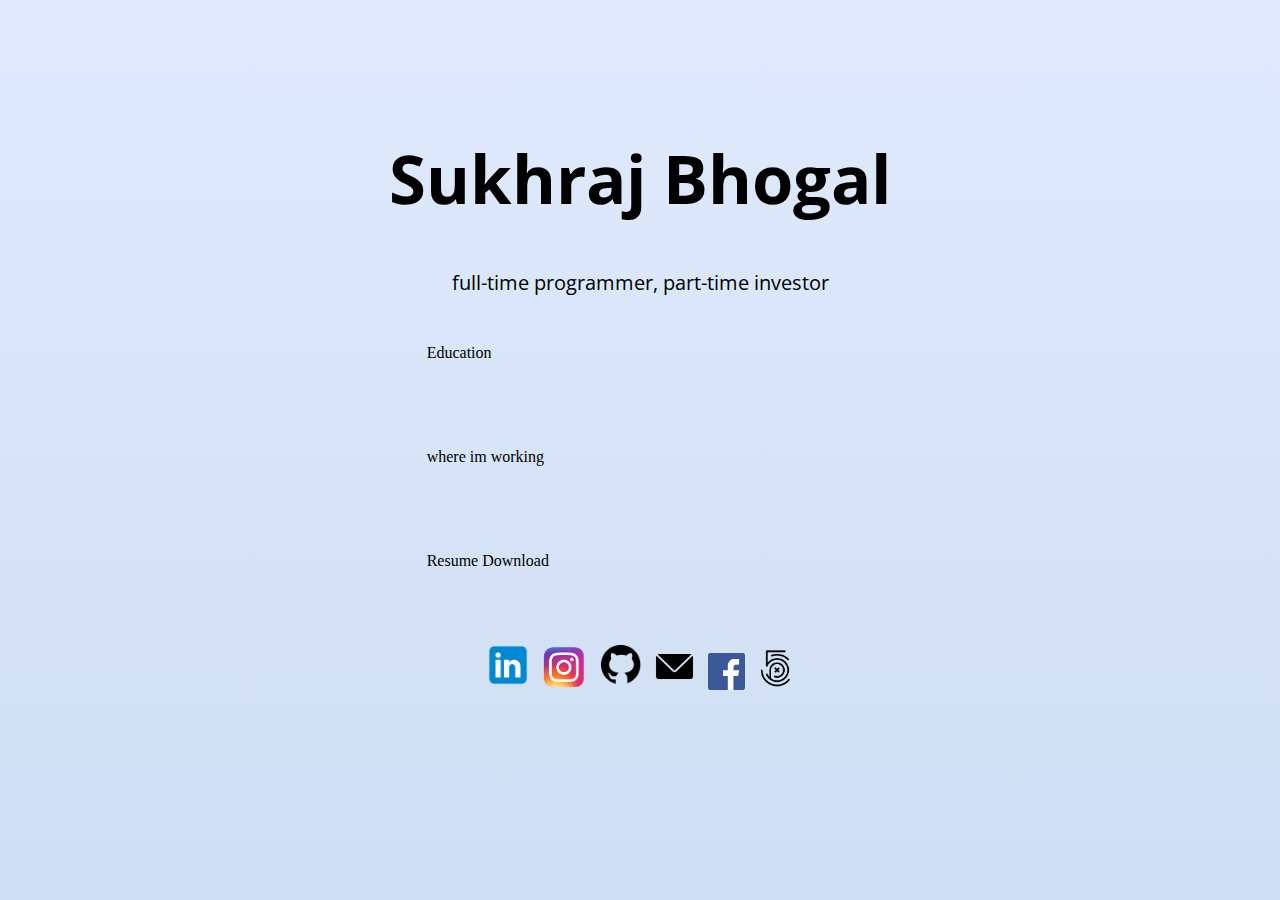
==== index.html @ ac35a8c2 "added links to social media icons" ====
<!DOCTYPE html>
<html>
  <head>
    <meta charset="UTF-8">
  <meta name="viewport" content="width=device-width,initial-scale=1">
    <title>Sukhraj Bhogal</title>
  <meta name="author" content="Sukhraj Bhogal">
  <meta name="description" content="Personal Website">
  <link rel="stylesheet" href="css/style.css" type="text/css">
  <link rel="stylesheet" href="css/animate.min.css">
  <link href="https://fonts.googleapis.com/css?family=Montserrat:300" rel="stylesheet">
  <link href="https://fonts.googleapis.com/css?family=Open+Sans:300" rel="stylesheet">
  <link href="https://fonts.googleapis.com/css?family=Rubik:300" rel="stylesheet">
  <link href="https://stackpath.bootstrapcdn.com/bootstrap/4.1.1/css/bootstrap.min.css" rel="stylesheet" integrity="sha384-WskhaSGFgHYWDcbwN70/dfYBj47jz9qbsMId/iRN3ewGhXQFZCSftd1LZCfmhktB" crossorigin="anonymous">
  </head>
  <body>
    <h1 class = "animated fadeInDown" id = "name-title">Sukhraj Bhogal</h1>
    <p id = "title-caption">full-time programmer, part-time investor</p>

    <div class = "box">
      <p>Education</p>
    </div>

    <div class = "box">
      <p>where im working</p>
    </div>

    <div class = "box">
      <p>Resume Download</p>
    </div>

    <div class = "box">
      <center>
        <a href="https://www.linkedin.com/in/sukhrajbhogal">
          <img id = "img-linkedin" src = "assets/linkedin.png"></img>
        </a>
        <a href="https://www.instagram.com/sukhraji/">
          <img id = "img-instagram" src = "assets/instagram.png"></img>
        </a>
        <a href="https://github.com/sukhrajbhogal">
          <img id = "img-github" src = "assets/github.png"></img>
        </a>
        <a href="mailto:sbhog040@uottawa.ca">
          <img id = "img-email" src = "assets/email.png"></img>
        </a>
        <a href="https://www.facebook.com/saibi.bhogal">
          <img id = "img-facebook" src = "assets/facebook.png"></img>
        </a>
        <a href="https://500px.com/sebiraw">
          <img id = "img-px" src = "assets/500px.png"></img>
        </a>
      </center>
    </div>


  </body>
</html>
---- css/style.css ----
html {
  height: 100%;
}

body{
  background: linear-gradient(to bottom, #e0eafc, #cfdef3); /* W3C, IE 10+/ Edge, Firefox 16+, Chrome 26+, Opera 12+, Safari 7+ */
  margin: 0;
  background-repeat: no-repeat;
  background-attachment: fixed;
}

#name-title{
  text-align: center;
  margin-top: 100pt;
  margin-left: auto;
  margin-right: auto;
  font-size: 50pt;
  font-family: 'Open Sans', sans-serif;
}

#title-caption{
  text-align: center;
  margin-top: 10pt;
  margin-left: auto;
  margin-right: auto;
  font-size: 15pt;
  font-family: 'Open Sans', sans-serif;
}

.box{
  margin-left: auto;
  margin-right: auto;
  margin-top: 20pt;
  margin-bottom: 20pt;
  padding: 4pt;
  height: 50pt;
  width: 320pt;
}

#img-linkedin{
  height: 50px;
  width: 50px;
  margin-left: 2pt;
  margin-right: 2pt;
}

#img-instagram{
  height: 45px;
  width: 45px;
  margin-left: 2pt;
  margin-right: 2pt;
}

#img-github{
  height: 50px;
  width: 50px;
  margin-left: 1.6pt;
  margin-right: 1.4pt;
}

#img-email{
  height: 47px;
  width: 47px;
  margin-left: -.5pt;
  margin-right: 2pt;
}

#img-facebook{
  height: 37px;
  width: 37px;
  margin-left: 2pt;
  margin-right: 2pt;
}

#img-px{
  height: 43px;
  width: 43px;
  margin-left: 2pt;
  margin-right: 2pt;
}

a{
  text-decoration: none;
}

@media all screen and (max-width: 414px) and (min-width: 320px){
  #name-title{
    font-size: 3.3em;
    text-align: center;
    margin-top: 3em;
    margin-bottom: 50%
    margin-left: auto;
    margin-right: auto;
    font-family: 'Montserrat', sans-serif;
  }
}
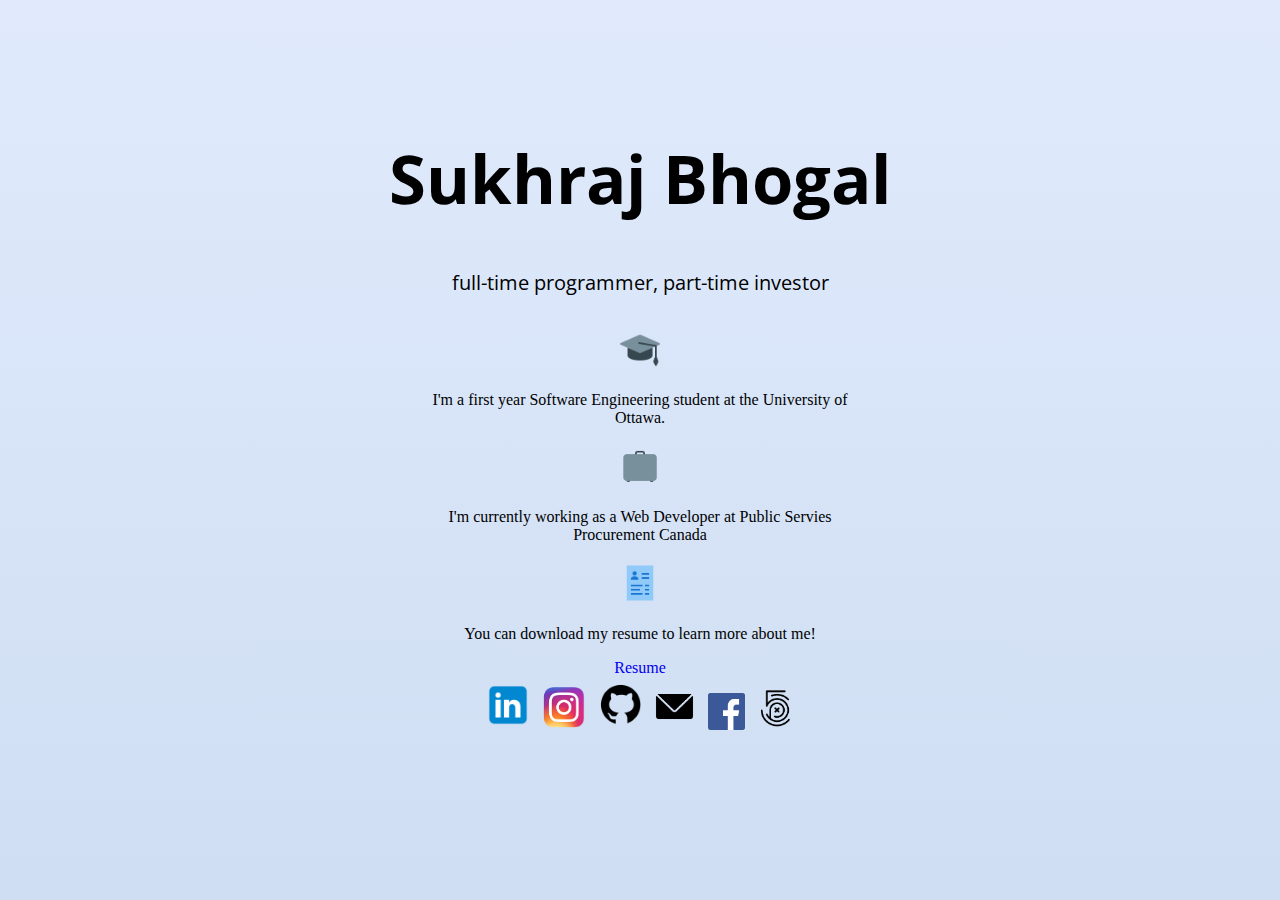
==== commit c825ebb9: "added text in about me section, added download for resume, still need to fix resume link margins" ====
--- a/index.html
+++ b/index.html
@@ -18,15 +18,25 @@
     <p id = "title-caption">full-time programmer, part-time investor</p>
 
     <div class = "box">
-      <p>Education</p>
+      <center>
+        <img id = "img-education-work-resume" src = "assets/education.png"></img>
+        <p>I'm a first year Software Engineering student at the University of Ottawa.</p>
+      </center>
     </div>
 
     <div class = "box">
-      <p>where im working</p>
+      <center>
+        <img id = "img-education-work-resume" src = "assets/work.png"></img>
+        <p>I'm currently working as a Web Developer at Public Servies Procurement Canada</p>
+      </center>
     </div>
 
     <div class = "box">
-      <p>Resume Download</p>
+      <center>
+        <img id = "img-education-work-resume" src = "assets/resume.png"></img>
+        <p>You can download my resume to learn more about me!</p>
+        <a href = "assets/Resume.pdf">Resume</a>
+      </center>
     </div>
 
     <div class = "box">
--- a/css/style.css
+++ b/css/style.css
@@ -31,7 +31,7 @@
   margin-left: auto;
   margin-right: auto;
   margin-top: 20pt;
-  margin-bottom: 20pt;
+  margin-bottom: 30pt;
   padding: 4pt;
   height: 50pt;
   width: 320pt;
@@ -81,7 +81,14 @@
 
 a{
   text-decoration: none;
+  margin-top: -3pt;
 }
+
+#img-education-work-resume{
+  height: 40px;
+  width: 40px;
+  margin-bottom: 2pt;
+
 
 @media all screen and (max-width: 414px) and (min-width: 320px){
   #name-title{
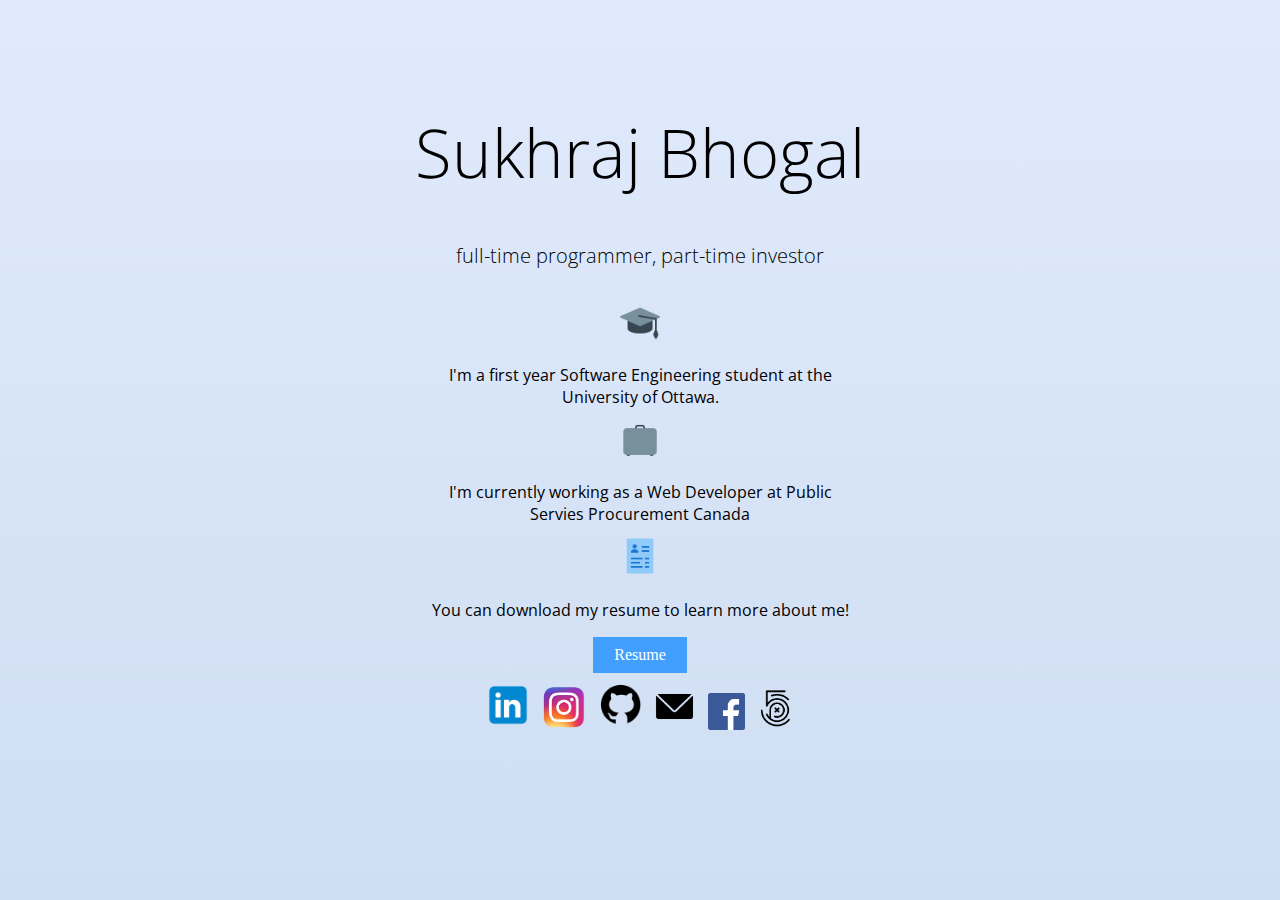
==== commit 3acc93c6: "added button for resume download and fixed font" ====
--- a/index.html
+++ b/index.html
@@ -9,7 +9,7 @@
   <link rel="stylesheet" href="css/style.css" type="text/css">
   <link rel="stylesheet" href="css/animate.min.css">
   <link href="https://fonts.googleapis.com/css?family=Montserrat:300" rel="stylesheet">
-  <link href="https://fonts.googleapis.com/css?family=Open+Sans:300" rel="stylesheet">
+  <link href="https://fonts.googleapis.com/css?family=Open+Sans:300,400" rel="stylesheet">
   <link href="https://fonts.googleapis.com/css?family=Rubik:300" rel="stylesheet">
   <link href="https://stackpath.bootstrapcdn.com/bootstrap/4.1.1/css/bootstrap.min.css" rel="stylesheet" integrity="sha384-WskhaSGFgHYWDcbwN70/dfYBj47jz9qbsMId/iRN3ewGhXQFZCSftd1LZCfmhktB" crossorigin="anonymous">
   </head>
@@ -35,11 +35,11 @@
       <center>
         <img id = "img-education-work-resume" src = "assets/resume.png"></img>
         <p>You can download my resume to learn more about me!</p>
-        <a href = "assets/Resume.pdf">Resume</a>
+        <a href = "assets/Resume.pdf" class = "button" >Resume</a>
       </center>
     </div>
 
-    <div class = "box">
+    <div class = "social-box">
       <center>
         <a href="https://www.linkedin.com/in/sukhrajbhogal">
           <img id = "img-linkedin" src = "assets/linkedin.png"></img>
--- a/css/style.css
+++ b/css/style.css
@@ -9,13 +9,33 @@
   background-attachment: fixed;
 }
 
+p{
+  font-family: 'Open Sans', sans-serif;
+  font-weight: 400;
+  font-size: 12pt;
+}
+
+.button {
+    background-color: #429FFD;
+    border: none;
+    color: white;
+    padding: 7pt 16pt;
+    text-align: center;
+    text-decoration: none;
+    display: inline-block;
+    font-size: 12pt;
+    margin-bottom: 20pt;
+}
+
 #name-title{
   text-align: center;
-  margin-top: 100pt;
+  margin-top: 80pt;
   margin-left: auto;
   margin-right: auto;
   font-size: 50pt;
   font-family: 'Open Sans', sans-serif;
+  font-weight: 300;
+
 }
 
 #title-caption{
@@ -25,6 +45,8 @@
   margin-right: auto;
   font-size: 15pt;
   font-family: 'Open Sans', sans-serif;
+  font-weight: 300;
+
 }
 
 .box{
@@ -32,6 +54,16 @@
   margin-right: auto;
   margin-top: 20pt;
   margin-bottom: 30pt;
+  padding: 4pt;
+  height: 50pt;
+  width: 320pt;
+}
+
+.social-box{
+  margin-left: auto;
+  margin-right: auto;
+  margin-top: 50pt;
+  margin-bottom: 20pt;
   padding: 4pt;
   height: 50pt;
   width: 320pt;
@@ -81,7 +113,10 @@
 
 a{
   text-decoration: none;
-  margin-top: -3pt;
+}
+
+a:hover{
+  text-decoration: none;
 }
 
 #img-education-work-resume{
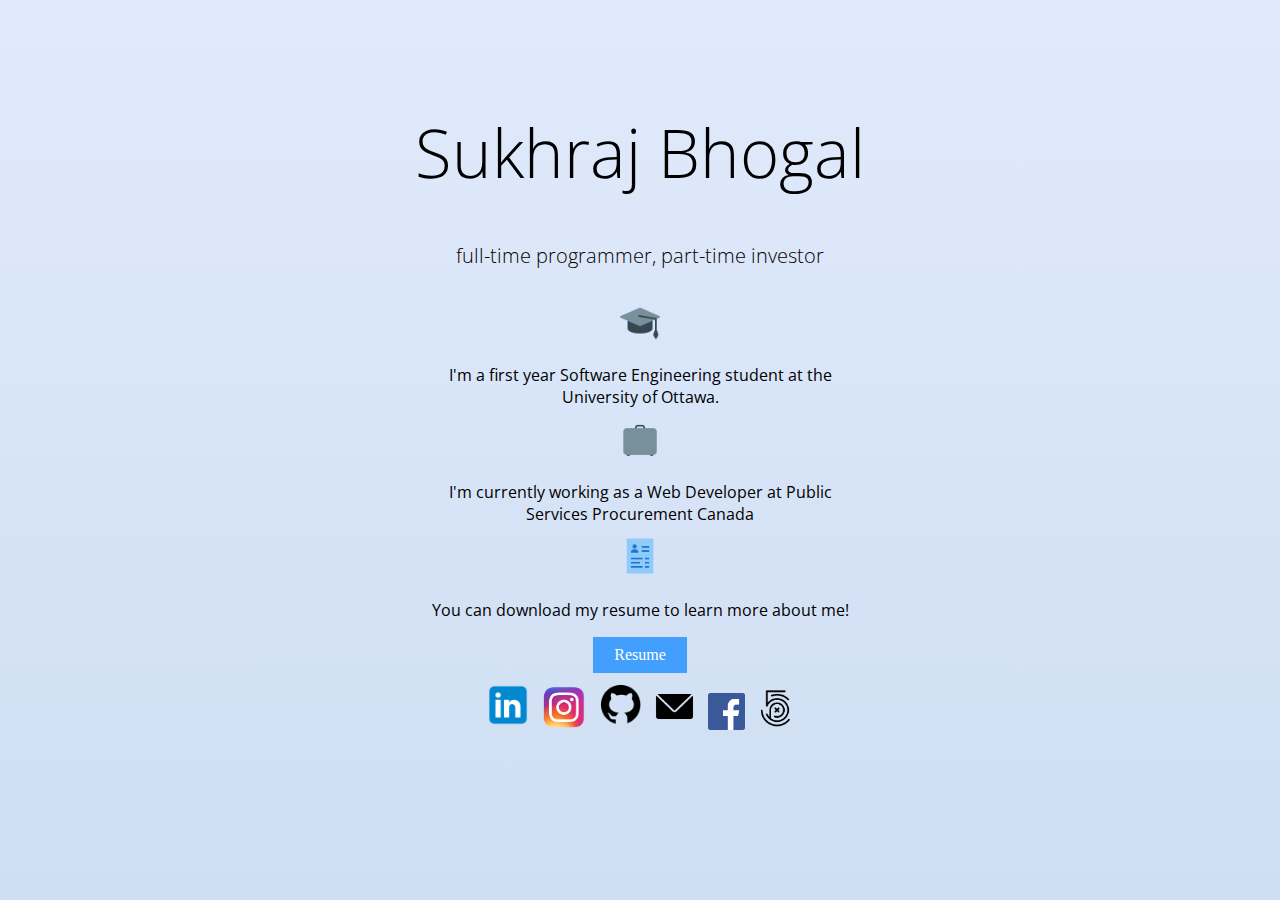
==== commit e05c0461: "Fixed typo" ====
--- a/index.html
+++ b/index.html
@@ -27,7 +27,7 @@
     <div class = "box">
       <center>
         <img id = "img-education-work-resume" src = "assets/work.png"></img>
-        <p>I'm currently working as a Web Developer at Public Servies Procurement Canada</p>
+        <p>I'm currently working as a Web Developer at Public Services Procurement Canada</p>
       </center>
     </div>
 
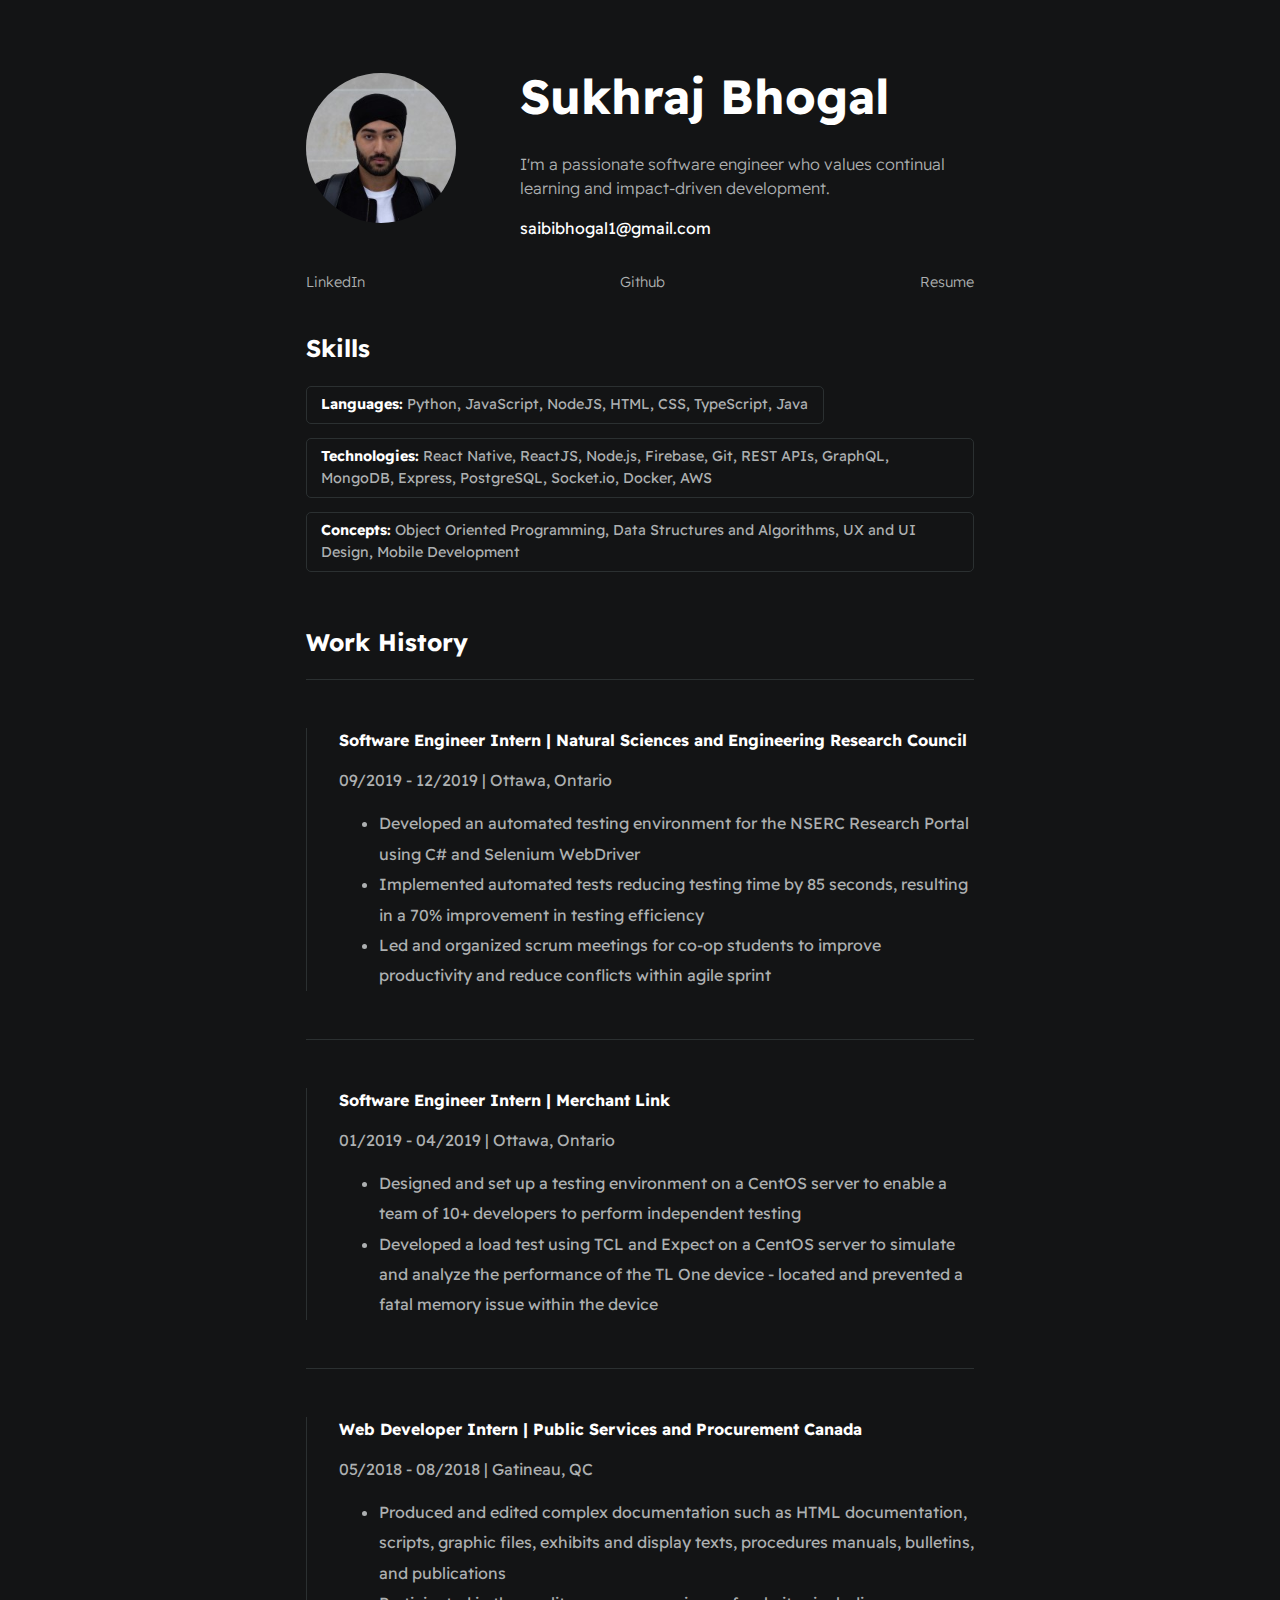
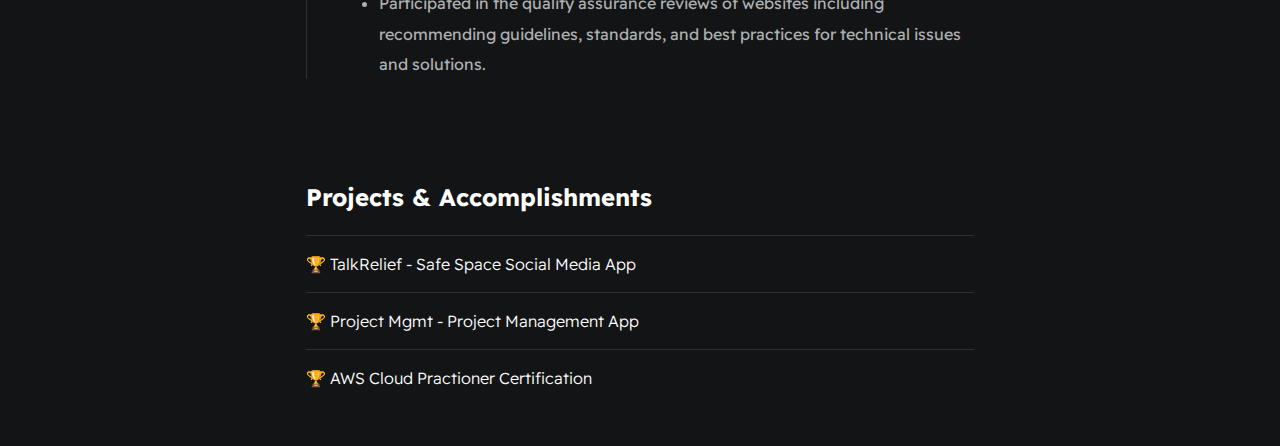
==== commit 520e486f: "website updated" ====
--- a/index.html
+++ b/index.html
@@ -1,67 +1,103 @@
-<!DOCTYPE html>
-<html>
-  <head>
-    <meta charset="UTF-8">
-  <meta name="viewport" content="width=device-width,initial-scale=1">
-    <title>Sukhraj Bhogal</title>
-  <meta name="author" content="Sukhraj Bhogal">
-  <meta name="description" content="Personal Website">
-  <link rel="stylesheet" href="css/style.css" type="text/css">
-  <link rel="stylesheet" href="css/animate.min.css">
-  <link href="https://fonts.googleapis.com/css?family=Montserrat:300" rel="stylesheet">
-  <link href="https://fonts.googleapis.com/css?family=Open+Sans:300,400" rel="stylesheet">
-  <link href="https://fonts.googleapis.com/css?family=Rubik:300" rel="stylesheet">
-  <link href="https://stackpath.bootstrapcdn.com/bootstrap/4.1.1/css/bootstrap.min.css" rel="stylesheet" integrity="sha384-WskhaSGFgHYWDcbwN70/dfYBj47jz9qbsMId/iRN3ewGhXQFZCSftd1LZCfmhktB" crossorigin="anonymous">
-  </head>
-  <body>
-    <h1 class = "animated fadeInDown" id = "name-title">Sukhraj Bhogal</h1>
-    <p id = "title-caption">full-time programmer, part-time investor</p>
-
-    <div class = "box">
-      <center>
-        <img id = "img-education-work-resume" src = "assets/education.png"></img>
-        <p>I'm a first year Software Engineering student at the University of Ottawa.</p>
-      </center>
-    </div>
-
-    <div class = "box">
-      <center>
-        <img id = "img-education-work-resume" src = "assets/work.png"></img>
-        <p>I'm currently working as a Web Developer at Public Services Procurement Canada</p>
-      </center>
-    </div>
-
-    <div class = "box">
-      <center>
-        <img id = "img-education-work-resume" src = "assets/resume.png"></img>
-        <p>You can download my resume to learn more about me!</p>
-        <a href = "assets/Resume.pdf" class = "button" >Resume</a>
-      </center>
-    </div>
-
-    <div class = "social-box">
-      <center>
-        <a href="https://www.linkedin.com/in/sukhrajbhogal">
-          <img id = "img-linkedin" src = "assets/linkedin.png"></img>
-        </a>
-        <a href="https://www.instagram.com/sukhraji/">
-          <img id = "img-instagram" src = "assets/instagram.png"></img>
-        </a>
-        <a href="https://github.com/sukhrajbhogal">
-          <img id = "img-github" src = "assets/github.png"></img>
-        </a>
-        <a href="mailto:sbhog040@uottawa.ca">
-          <img id = "img-email" src = "assets/email.png"></img>
-        </a>
-        <a href="https://www.facebook.com/saibi.bhogal">
-          <img id = "img-facebook" src = "assets/facebook.png"></img>
-        </a>
-        <a href="https://500px.com/sebiraw">
-          <img id = "img-px" src = "assets/500px.png"></img>
-        </a>
-      </center>
-    </div>
-
-
-  </body>
-</html>
+<!DOCTYPE html>
+<html lang="en">
+<head>
+    <meta charset="UTF-8">
+    <meta name="viewport" content="width=device-width, initial-scale=1.0">
+    <meta http-equiv="X-UA-Compaitble" content="IE=edge"/>
+    <title>Sukhraj Bhogal</title>
+    <meta name='viewport' content="width=device-width, initial-scale=1"/>
+    <link rel="stylesheet" type="text/css" media="screen" href="./css/style.css" />
+</head>
+<body>
+
+    <div id="container--main">
+
+        <section id="wrapper--hero" class="section--page">
+            <img id="profile-pic" src="./assets/profilepic.jpg"/>
+
+            <div>
+                <h1 id="user-name">Sukhraj Bhogal</h1>
+                <p id="bio">I'm a passionate software engineer who values continual learning and impact-driven development. </p>
+                <p id="email">saibibhogal1@gmail.com</p>
+            </div>
+        </section>
+
+        <section id="section--page">
+            <div id="socials--list">
+                <a href="https://www.linkedin.com/in/sukhrajbhogal" target="_blank">LinkedIn</a>
+                <a href="https://github.com/sukhrajbhogal" target="_blank">Github</a>
+                <a href="./assets/Sukhraj-Bhogal-Resume.pdf" target="_blank">Resume</a>
+            </div>
+
+        </section>
+
+        <section class="section--page">
+            <h2>Skills</h2>
+
+            <div id="wrapper--techstack__items">
+                <div class="card--techstack"><span><strong>Languages:</strong> Python, JavaScript, NodeJS, HTML, CSS, TypeScript, Java</span></div>
+                <div class="card--techstack"><span><strong>Technologies:</strong> React Native, ReactJS, Node.js, Firebase, Git, REST APIs, GraphQL, MongoDB, Express, PostgreSQL, Socket.io, Docker, AWS</span></div>
+                <div class="card--techstack"><span><strong>Concepts:</strong> Object Oriented Programming, Data Structures and Algorithms, UX and UI Design, Mobile Development</span></div>
+            </div>
+        </section>
+
+
+        <section id="work-history-wrapper" class="section--page">
+        <h2>Work History</h2>
+
+        <div class="line-break"></div>
+            <div class="card--work-history">
+                <strong>Software Engineer Intern | Natural Sciences and Engineering Research Council</strong>
+                <p>09/2019 - 12/2019 | Ottawa, Ontario</p>
+                <p></p>
+                <ul>
+                    <li>Developed an automated testing environment for the NSERC Research Portal using C# and Selenium WebDriver</li>
+                    <li>Implemented automated tests reducing testing time by 85 seconds, resulting in a 70% improvement in testing efficiency</li>
+                    <li>Led and organized scrum meetings for co-op students to improve productivity and reduce conflicts within agile sprint</li>
+                </ul>
+            </div>
+
+            <div class="line-break"></div>
+
+            <div class="card--work-history">
+                <strong>Software Engineer Intern | Merchant Link</strong>
+                <p>01/2019 - 04/2019 | Ottawa, Ontario</p>
+                <ul>
+                    <li>Designed and set up a testing environment on a CentOS server to enable a team of 10+ developers to perform independent testing</li>
+                    <li>Developed a load test using TCL and Expect on a CentOS server to simulate and analyze the performance of the TL One device - located and prevented a fatal memory issue within the device</li>
+                </ul>
+            </div>
+
+            <div class="line-break"></div>
+
+            <div class="card--work-history">
+                <strong>Web Developer Intern | Public Services and Procurement Canada</strong>
+                <p>05/2018 - 08/2018 | Gatineau, QC </p>
+                <ul>
+                    <li>Produced and edited complex documentation such as HTML documentation, scripts, graphic files, exhibits and display texts, procedures manuals, bulletins, and publications</li>
+                    <li>Participated in the quality assurance reviews of websites including recommending guidelines, standards, and best practices for technical issues and solutions.</li>
+                </ul>
+            </div>
+        </section>
+
+        <section class="section--page">
+            <h2>Projects & Accomplishments</h2>
+
+            <div class="card--project">
+                <a href="https://github.com/sukhrajbhogal/talk-relief"><span>🏆 </span>TalkRelief - Safe Space Social Media App </a>
+            </div>
+
+            <div class="card--project">
+                <a href="https://github.com/sukhrajbhogal/projectmgmt" ><span>🏆 </span>Project Mgmt - Project Management App</a>
+            </div>
+
+            <div class="card--project">
+                <a href="./assets/aws.pdf" ><span>🏆 </span>AWS Cloud Practioner Certification</a>
+            </div>
+
+        </section>
+
+        </div>
+    
+    </body>
+</html>
--- a/css/style.css
+++ b/css/style.css
@@ -1,138 +1,183 @@
-html {
-  height: 100%;
+@import url('https://fonts.googleapis.com/css2?family=Readex+Pro:wght@300;400;500;600;700&display=swap');
+
+:root{
+    --mainTextColor-light:#000;
+    --secondaryTextColor-light:rgb(51 51 51);
+    --mainLinkColor-light:#0da2b8;
+    --mainBorderColor-light:rgb(218, 218, 218);
+    --mainBgColor-light:rgb(249, 250,251);
+
+    --mainTextColor-dark:#fff;
+    --secondaryTextColor-dark:#adb0b1;
+    --mainLinkColor-dark:rgb(30, 190,214);
+    --mainBorderColor-dark:#2b3031;
+    --mainBgColor-dark:#131415;
+    
+    --mainTextColor:var(--mainTextColor-dark);
+    --secondaryTextColor:var(--secondaryTextColor-dark);
+    --mainLinkColor:var(--mainLinkColor-dark);
+    --mainBorderColor:var(--mainBorderColor-dark);
+    --mainBgColor:var(--mainBgColor-dark);
+
+}
+
+
+*{
+    font-family: 'Readex Pro';
+    line-height: 1.5em;
+    box-sizing: border-box;
+    color: var(--mainTextColor);
+    
 }
 
 body{
-  background: linear-gradient(to bottom, #e0eafc, #cfdef3); /* W3C, IE 10+/ Edge, Firefox 16+, Chrome 26+, Opera 12+, Safari 7+ */
-  margin: 0;
-  background-repeat: no-repeat;
-  background-attachment: fixed;
+    background-color: var(--mainBgColor);            
 }
 
-p{
-  font-family: 'Open Sans', sans-serif;
-  font-weight: 400;
-  font-size: 12pt;
+p, span, li{
+    color: var(--secondaryTextColor);
+    font-size: 1em;
 }
 
-.button {
-    background-color: #429FFD;
-    border: none;
-    color: white;
-    padding: 7pt 16pt;
-    text-align: center;
+a{
     text-decoration: none;
-    display: inline-block;
-    font-size: 12pt;
-    margin-bottom: 20pt;
+    color: var(--mainLinkColor);
+    font-weight: 500;
 }
 
-#name-title{
-  text-align: center;
-  margin-top: 80pt;
-  margin-left: auto;
-  margin-right: auto;
-  font-size: 50pt;
-  font-family: 'Open Sans', sans-serif;
-  font-weight: 300;
+li{
+    line-height: 1.9em;
+}
+
+#container--main{
+    max-width: 700px;
+    margin: 0 auto;
+    padding: 1em;
+}
+
+.section--page{
+    padding-top: 1em;
+    padding-bottom: 1em;
+}
+
+#wrapper--hero{
+    display: flex;
+    align-items: center;
+    gap: 4em;
+}
+
+#bio, a{
+    font-weight: 300;
+}
+
+#user-name{
+    font-size: 48px;
+    line-height: 1em;
+}
+
+#profile-pic{
+    width: 150px;
+    height: 150px;
+    object-fit: cover;
+    border-radius: 50%;
+}
+
+#email{
+    color: var(--mainTextColor);
+}
+
+#socials--list{
+    display: flex;
+    justify-content: space-between;
+    column-gap: 1em;
+    flex-wrap: wrap;
+}
+
+#socials--list a{
+    font-weight: 300;
+    color: var(--secondaryTextColor);
+    font-size: 0.9em;
+    transition: 0.3s;
+}
+
+#socials--list a:hover{
+    font-weight: 100;
+    color: var(--mainLinkColor);
+    font-size: 0.9em;
+}
+
+#qualifications--list{
+    list-style: none;
+}
+
+#wrapper--techstack__items{
+    display: flex;
+    flex-wrap: wrap;
+    gap: 1em;
+    font-size: 0.9em;
+}
+
+.card--techstack{
+    border: 1px solid var(--mainBorderColor);
+    border-radius: 5px;
+    padding: 0.5em 1em;
+    align-items: center;
+}
+
+.card--project{
+    padding-top: 1em;
+    padding-bottom: 1em;
+    border-top: 1px solid var(--mainBorderColor);
+}
+
+.card--project a{
+    color: var(--mainTextColor);
+
+    transition: 0.3s;
+}
+
+.card--project a:hover{
+    color: rgb(30, 190,214);
 
 }
 
-#title-caption{
-  text-align: center;
-  margin-top: 10pt;
-  margin-left: auto;
-  margin-right: auto;
-  font-size: 15pt;
-  font-family: 'Open Sans', sans-serif;
-  font-weight: 300;
-
+.card--work-history{
+    border-left: 1px solid var(--mainBorderColor);
+    margin-top: 3em;
+    margin-bottom: 3em;
+    padding-left: 2em;
 }
 
-.box{
-  margin-left: auto;
-  margin-right: auto;
-  margin-top: 20pt;
-  margin-bottom: 30pt;
-  padding: 4pt;
-  height: 50pt;
-  width: 320pt;
+.line-break{
+    background-color: var(--mainBorderColor);
+    height: 1px;
 }
 
-.social-box{
-  margin-left: auto;
-  margin-right: auto;
-  margin-top: 50pt;
-  margin-bottom: 20pt;
-  padding: 4pt;
-  height: 50pt;
-  width: 320pt;
-}
 
-#img-linkedin{
-  height: 50px;
-  width: 50px;
-  margin-left: 2pt;
-  margin-right: 2pt;
-}
+@media(max-width:600px){
 
-#img-instagram{
-  height: 45px;
-  width: 45px;
-  margin-left: 2pt;
-  margin-right: 2pt;
-}
+    .section--page{
+        padding-top: 1em;
+        padding-bottom: 1em;
+    }
 
-#img-github{
-  height: 50px;
-  width: 50px;
-  margin-left: 1.6pt;
-  margin-right: 1.4pt;
-}
+    #wrapper--hero{
+        display: flex;
+        align-items: center;
+        gap: 1em;
+    }
 
-#img-email{
-  height: 47px;
-  width: 47px;
-  margin-left: -.5pt;
-  margin-right: 2pt;
-}
+    #profile-pic{
+        width: 200px;
+        height: 200px;
+    }
 
-#img-facebook{
-  height: 37px;
-  width: 37px;
-  margin-left: 2pt;
-  margin-right: 2pt;
-}
+    #wrapper--hero{
+        flex-direction: column;
+    }
 
-#img-px{
-  height: 43px;
-  width: 43px;
-  margin-left: 2pt;
-  margin-right: 2pt;
-}
-
-a{
-  text-decoration: none;
-}
-
-a:hover{
-  text-decoration: none;
-}
-
-#img-education-work-resume{
-  height: 40px;
-  width: 40px;
-  margin-bottom: 2pt;
-
-
-@media all screen and (max-width: 414px) and (min-width: 320px){
-  #name-title{
-    font-size: 3.3em;
-    text-align: center;
-    margin-top: 3em;
-    margin-bottom: 50%
-    margin-left: auto;
-    margin-right: auto;
-    font-family: 'Montserrat', sans-serif;
-  }
-}
+    .card--work-history{
+        border-left: none;
+        padding-left: 0;
+    }
+}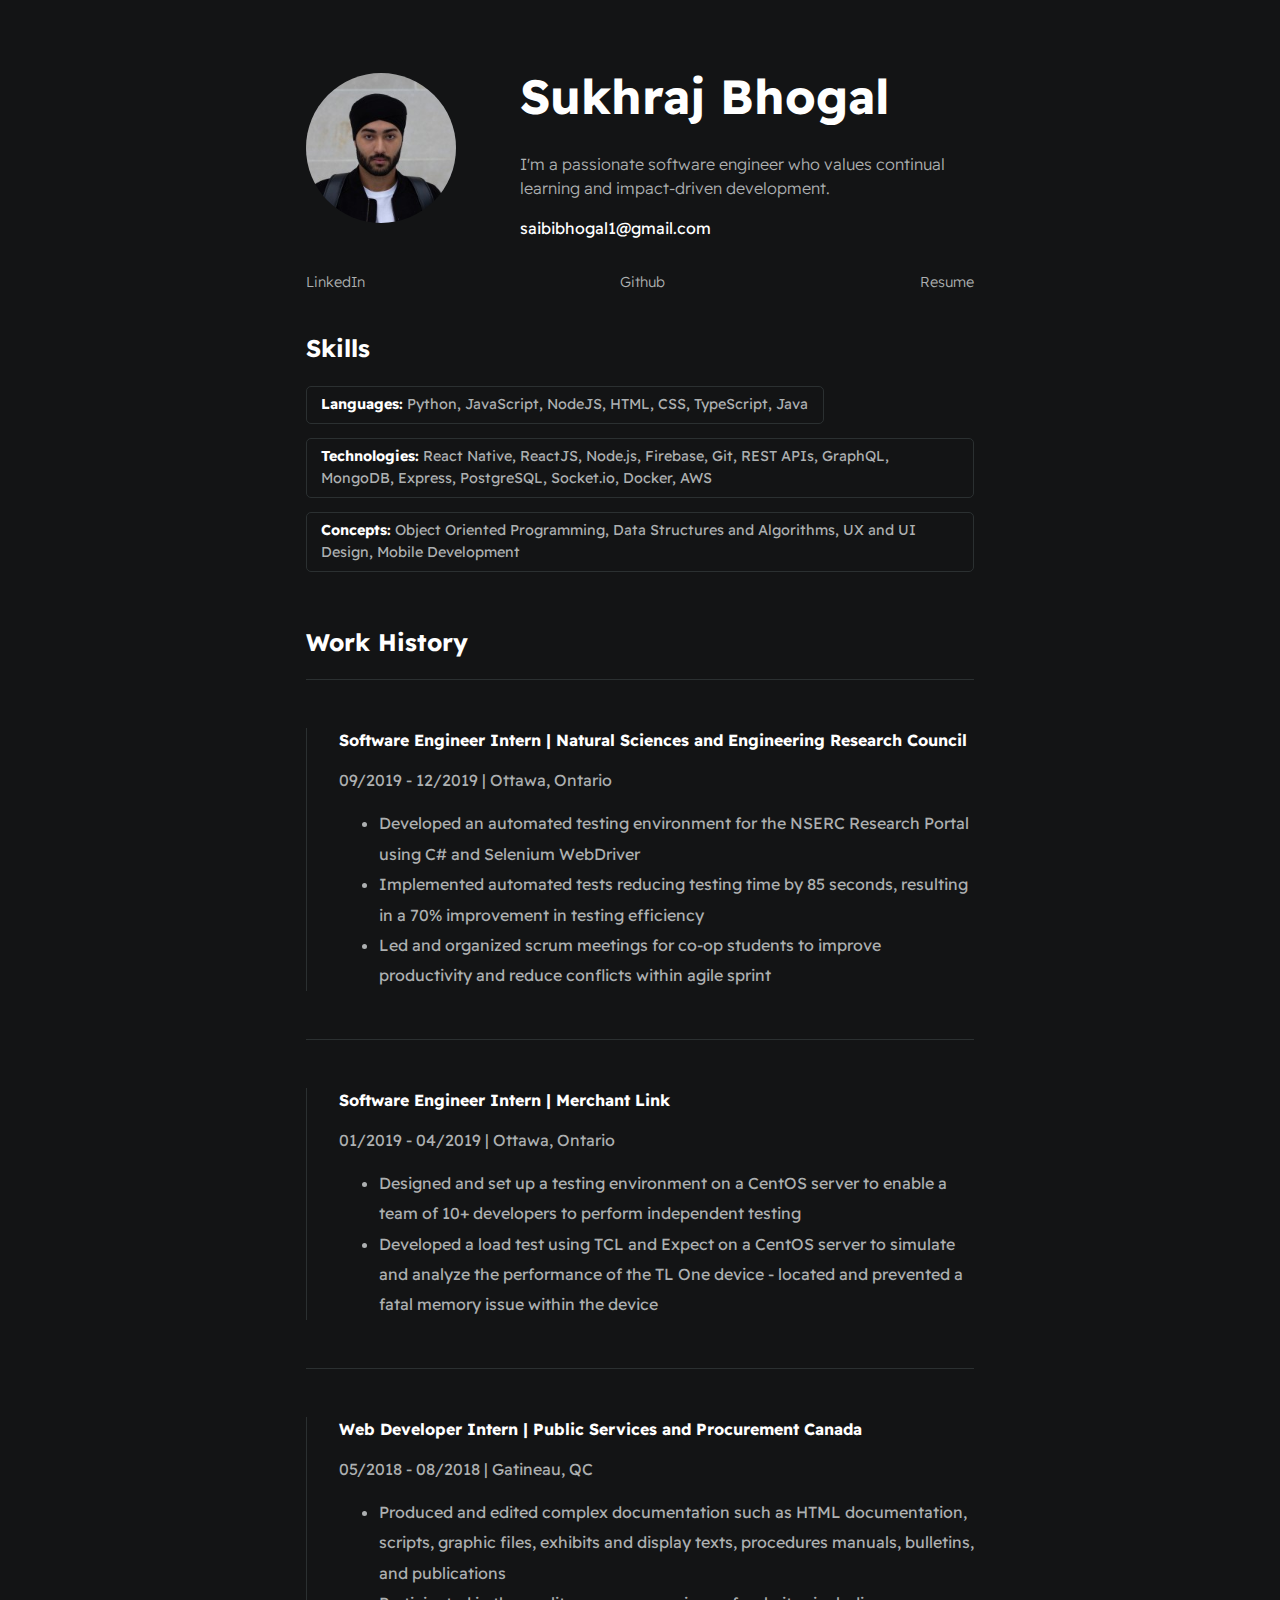
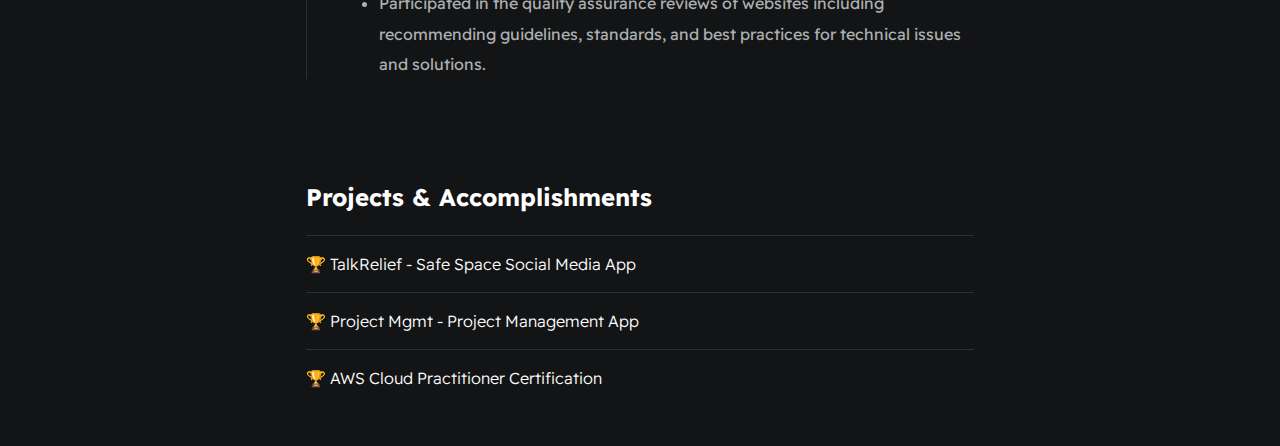
==== commit c2d87a72: "spelling fix" ====
--- a/index.html
+++ b/index.html
@@ -92,7 +92,7 @@
             </div>
 
             <div class="card--project">
-                <a href="./assets/aws.pdf" ><span>🏆 </span>AWS Cloud Practioner Certification</a>
+                <a href="./assets/aws.pdf" ><span>🏆 </span>AWS Cloud Practitioner Certification</a>
             </div>
 
         </section>
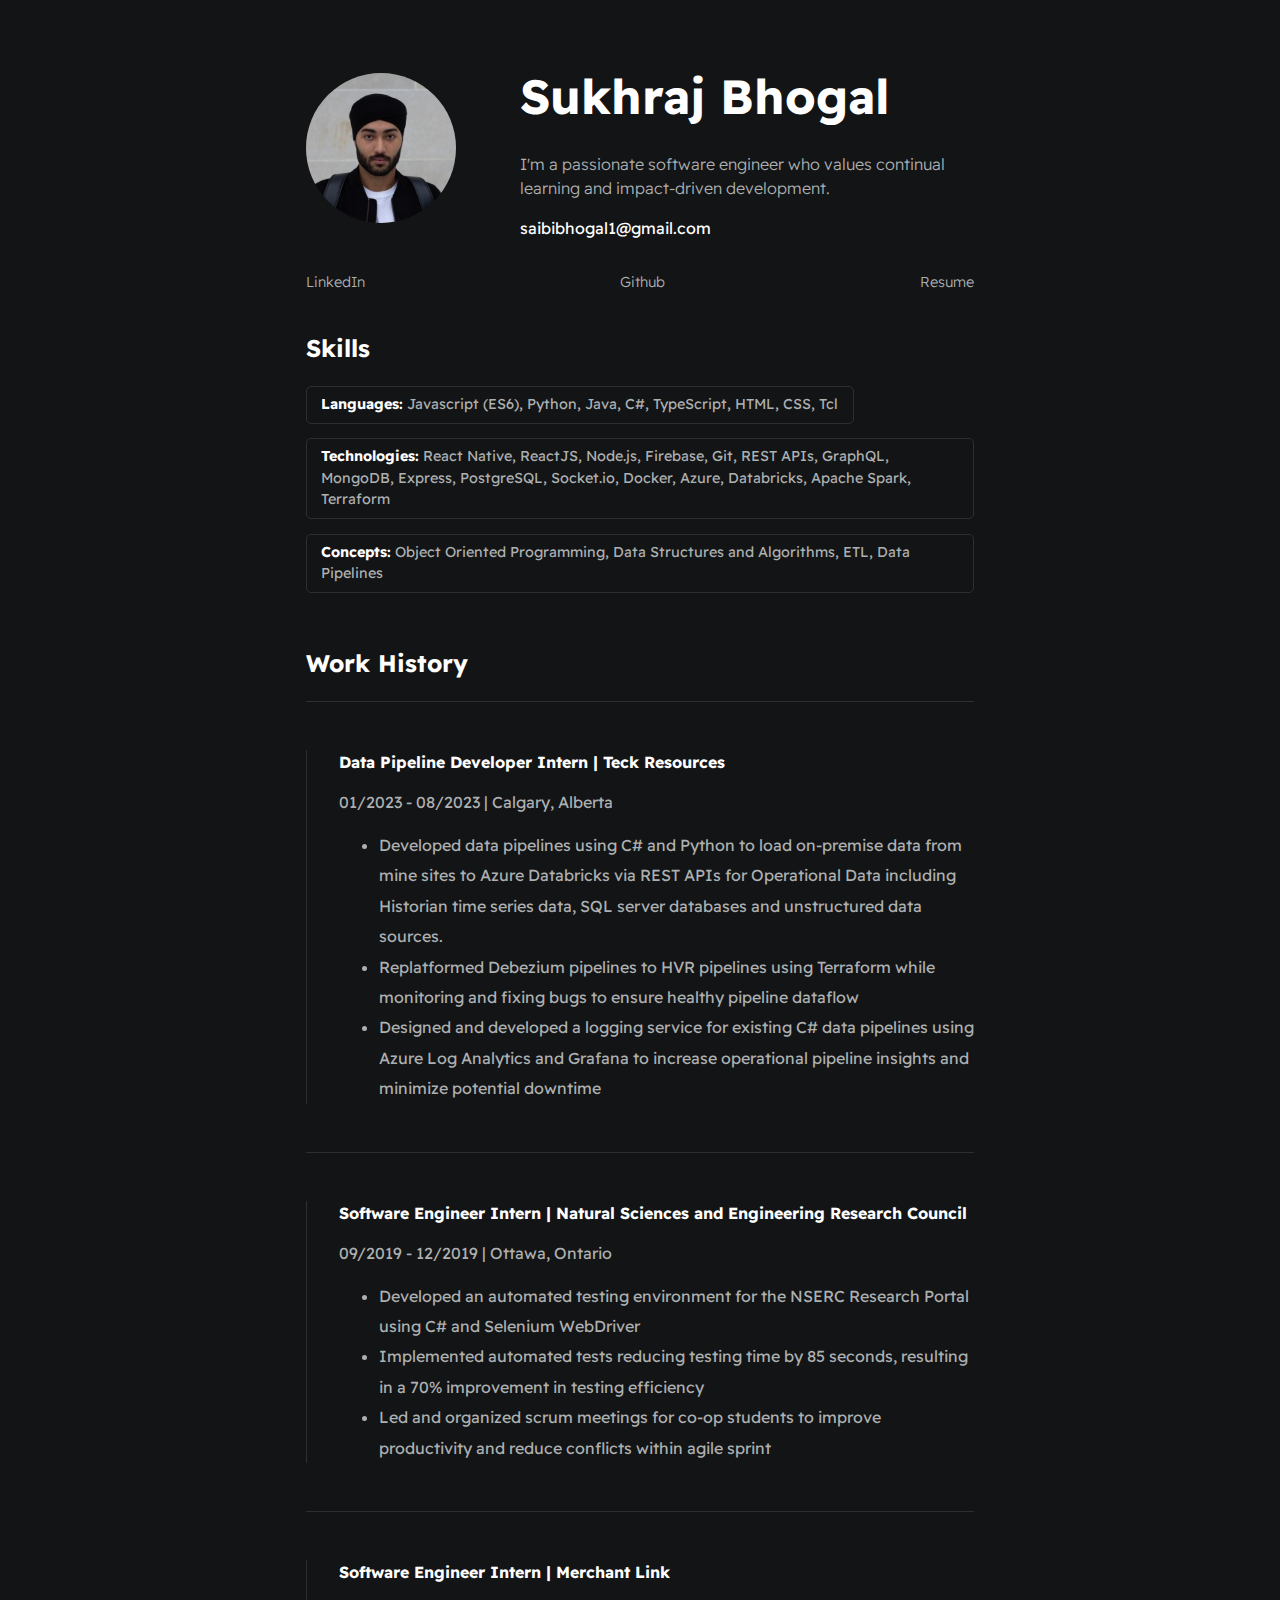
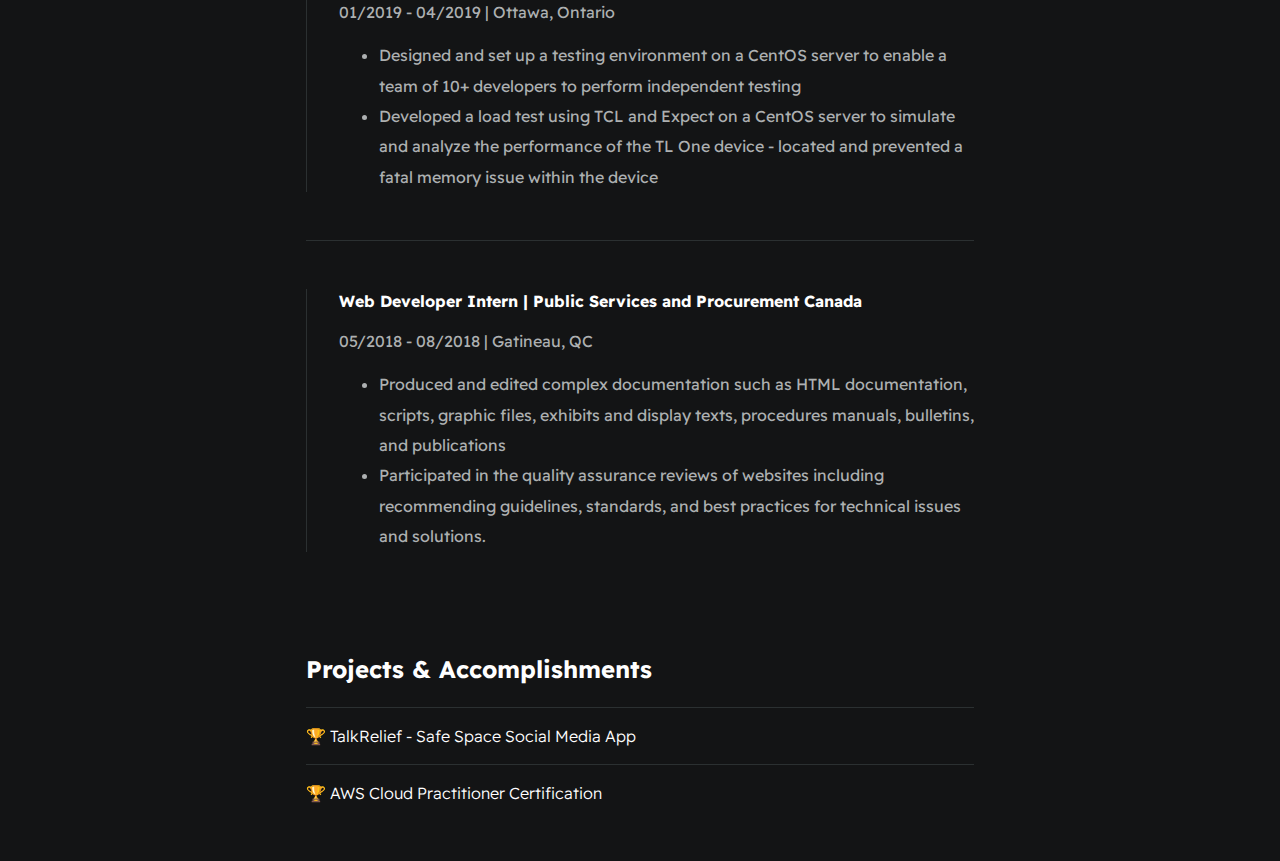
==== commit 383319e3: "teck and skills update" ====
--- a/index.html
+++ b/index.html
@@ -35,9 +35,9 @@
             <h2>Skills</h2>
 
             <div id="wrapper--techstack__items">
-                <div class="card--techstack"><span><strong>Languages:</strong> Python, JavaScript, NodeJS, HTML, CSS, TypeScript, Java</span></div>
-                <div class="card--techstack"><span><strong>Technologies:</strong> React Native, ReactJS, Node.js, Firebase, Git, REST APIs, GraphQL, MongoDB, Express, PostgreSQL, Socket.io, Docker, AWS</span></div>
-                <div class="card--techstack"><span><strong>Concepts:</strong> Object Oriented Programming, Data Structures and Algorithms, UX and UI Design, Mobile Development</span></div>
+                <div class="card--techstack"><span><strong>Languages:</strong> Javascript (ES6), Python, Java, C#, TypeScript, HTML, CSS, Tcl</span></div>
+                <div class="card--techstack"><span><strong>Technologies:</strong> React Native, ReactJS, Node.js, Firebase, Git, REST APIs, GraphQL, MongoDB, Express, PostgreSQL, Socket.io, Docker, Azure, Databricks, Apache Spark, Terraform</span></div>
+                <div class="card--techstack"><span><strong>Concepts:</strong> Object Oriented Programming, Data Structures and Algorithms, ETL, Data Pipelines</span></div>
             </div>
         </section>
 
@@ -46,6 +46,18 @@
         <h2>Work History</h2>
 
         <div class="line-break"></div>
+            <div class="card--work-history">
+                <strong>Data Pipeline Developer Intern | Teck Resources</strong>
+                <p>01/2023 - 08/2023 | Calgary, Alberta</p>
+                <ul>
+                    <li>Developed data pipelines using C# and Python to load on-premise data from mine sites to Azure Databricks via REST APIs for Operational Data including Historian time series data, SQL server databases and unstructured data sources.</li>
+                    <li>Replatformed Debezium pipelines to HVR pipelines using Terraform while monitoring and fixing bugs to ensure healthy pipeline dataflow</li>
+                    <li>Designed and developed a logging service for existing C# data pipelines using Azure Log Analytics and Grafana to increase operational pipeline insights and minimize potential downtime</li>
+                </ul>
+            </div>
+
+            <div class="line-break"></div>
+
             <div class="card--work-history">
                 <strong>Software Engineer Intern | Natural Sciences and Engineering Research Council</strong>
                 <p>09/2019 - 12/2019 | Ottawa, Ontario</p>
@@ -88,10 +100,6 @@
             </div>
 
             <div class="card--project">
-                <a href="https://github.com/sukhrajbhogal/projectmgmt" ><span>🏆 </span>Project Mgmt - Project Management App</a>
-            </div>
-
-            <div class="card--project">
                 <a href="./assets/aws.pdf" ><span>🏆 </span>AWS Cloud Practitioner Certification</a>
             </div>
 
